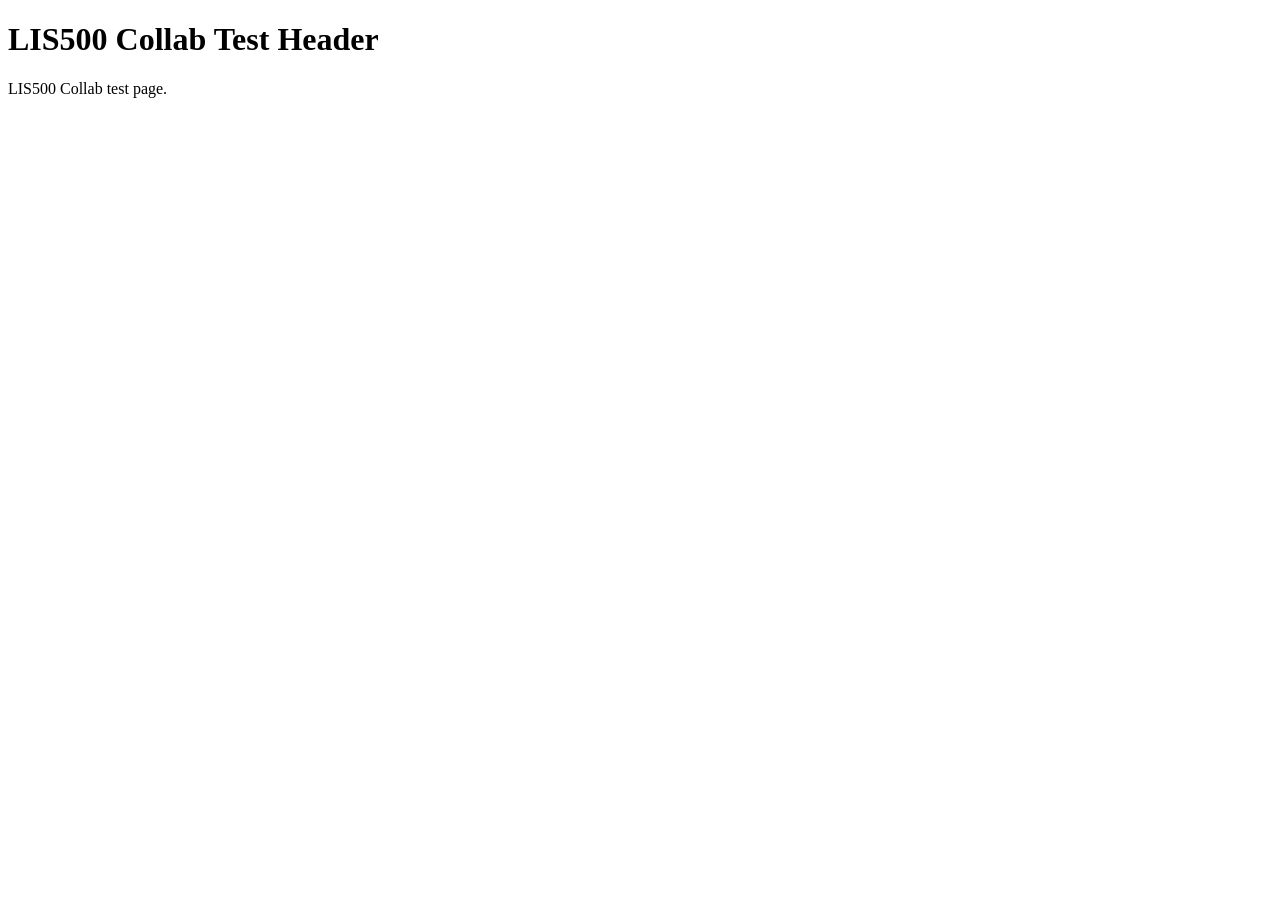
==== index.html @ 2db696e5 "Added Index file." ====
<!doctype HTML>

<html lang="en">

<meta charset="UTF-8">

<head>
<title> Page Label </title>
</head>

<h1> LIS500 Collab Test Header </h1>

<body>

<p>LIS500 Collab test page. </p>

</body>

</html>
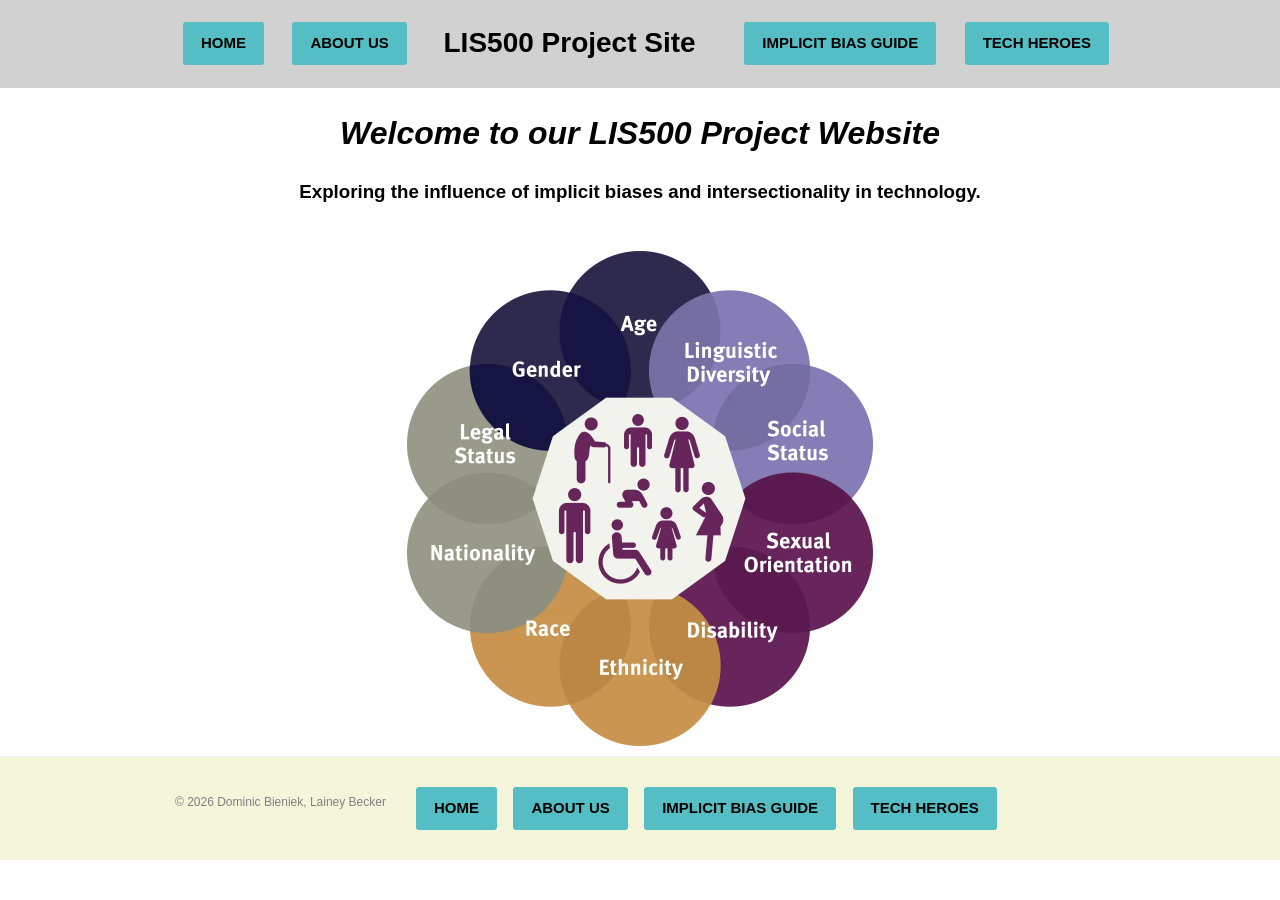
==== commit cfca04a4: "updated home, about us, and implicit bias pages" ====
--- a/index.html
+++ b/index.html
@@ -1,19 +1,54 @@
-<!doctype HTML>
+<!doctype html>
+<html lang="en">
+<head>
+  <meta charset="UTF-8">
+  <title>LIS500</title>
+  <link rel="stylesheet" href="styles.css">
+</head>
+<body>
+<main>
+  <!-- This is the header for the site. -->
+  <header class="site-header">
+    <div class="content-wrap header-inner">
+      <nav class="site-nav site-nav-left">
+        <a href="index.html" class="btn btn-blue">Home</a>
+        <a href="about-us.html" class="btn btn-blue">About Us</a>
+      </nav>
+      <div class="banner">LIS500 Project Site</div>
+      <nav class="site-nav site-nav-right">
+        <a href="implicit-bias.html" class="btn btn-blue">Implicit Bias Guide</a>
+        <a href="tech-heros.html" class="btn btn-blue">Tech Heroes</a>
+      </nav>
+</div>
+  </header>
 
-<html lang="en">
+<!-- Blurb/Content Block -->
+  <div class="content-wrap">
+    <div class="content-block">
+      <h1>Welcome to our LIS500 Project Website</h1>
+      <h3>Exploring the influence of implicit biases and intersectionality in technology.</h3>
+      <br/>
+      <img class="sample-img " src="images/intersectionalityplaceholder.jpg" alt="Placeholder image for intersectionality.">
+      <br/>
+    </div>
+  </div>
 
-<meta charset="UTF-8">
-
-<head>
-<title> Page Label </title>
-</head>
-
-<h1> LIS500 Collab Test Header </h1>
-
-<body>
-
-<p>LIS500 Collab test page. </p>
+</main>
+<!-- This is the footer for the site. --> 
+<footer class="site-footer">
+  <div class="content-wrap footer-inner">
+    <div class="footer-text">
+      <p>© 2026 Dominic Bieniek, Lainey Becker</p>
+    </div>
+<!--This is the row of buttons on the header and footer. -->
+    <nav class="footer-nav">
+        <a href="index.html" class="btn btn-blue">Home</a>
+        <a href="about-us.html" class="btn btn-blue">About Us</a>
+        <a href="implicit-bias.html" class="btn btn-blue">Implicit Bias Guide</a>
+        <a href="tech-heros.html" class="btn btn-blue">Tech Heroes</a>
+    </nav>
+  </div>
+</footer>
 
 </body>
-
 </html>
--- a/styles.css
+++ b/styles.css
@@ -0,0 +1,138 @@
+/* ----- Global styles ----- */
+/* border box fix */
+* { box-sizing: border-box; }
+
+/* sets default styling of text on linked pages */
+body {
+  margin: 0;
+  font-family: Arial, sans-serif;
+  line-height: 1.5;
+  color: Black;
+  background: white;
+}
+
+  /* sets link color to match the element it's inside 
+    also removes their underline until hovered.*/
+a { 
+  color: inherit; text-decoration: none; 
+}
+a:hover { 
+  text-decoration: underline; 
+}
+/* make links normal blue color */
+a:link {
+  color: #0000FF
+}
+
+/* keeps text from spanning the entire page */
+.content-wrap {
+  max-width: 950px;
+  margin: 0 auto;
+}
+
+/* ----- HEADER ----- */
+
+.site-header {
+  border-bottom: 1px solid lightgrey;
+  background: rgb(209, 209, 210);;
+}
+
+/* aligns header items and adds spacing around them */
+.header-inner {
+  display: flex;
+  justify-content: space-between;
+  align-items: center;
+  padding: 16px 0;
+}
+
+/* large and bold title */
+.banner {
+  font-size: 28px;
+  font-weight: bold ;
+}
+
+/* styles navigation links in the header */
+.site-nav a {
+  margin-left: 18px;
+  text-transform: uppercase;
+  font-size: 15px;
+  font-weight: bold;
+  color: black;
+}
+
+
+/* ----- BUTTONS ----- */
+
+/* sets spacing and shape of buttons */
+.btn {
+  display: inline-block;
+  padding: 10px 18px;
+  border-radius: 3px;
+  font-size: 14px;
+  margin: 6px;
+}
+
+/* sets button color */
+.btn-blue {
+  background: #55BEC4;
+  color: white;
+  border: none;
+}
+
+/* makes button slightly transparent when hovered */
+.btn:hover {
+  opacity: 0.85;
+}
+
+/* ----- CONTENT ----- */
+/* centers content inside the content block */
+.content-block {
+  text-align:center;
+}
+
+/* aligns paragraph/list text in a content block to the left */
+.content-block p, li {
+  text-align: left;
+}
+
+/* makes main heading italic */
+.content-block h1{
+  font-style: italic;
+}
+
+/* limits image size */ 
+.sample-img {
+  max-height: 500px;
+  max-width: 500px;
+}
+
+/* ----- FOOTER ----- */
+
+.site-footer {
+  background: beige;
+  border-top: 1px solid #eee;
+  padding: 24px 0;
+}
+
+/* styles footer navigation links */
+.footer-nav a {
+  text-transform: uppercase;
+  font-size: 15px;
+  font-weight: bold;
+  color: black;
+}
+
+/* arranges footer elements */
+.footer-inner {
+  display: flex;
+  gap: 24px;
+}
+
+/* sets appearance of the footer text and spaces it */
+.footer-text {
+  max-width: 360px;
+  color: Gray;
+  font-size: 12px;
+  margin-left: 10px;
+}
+
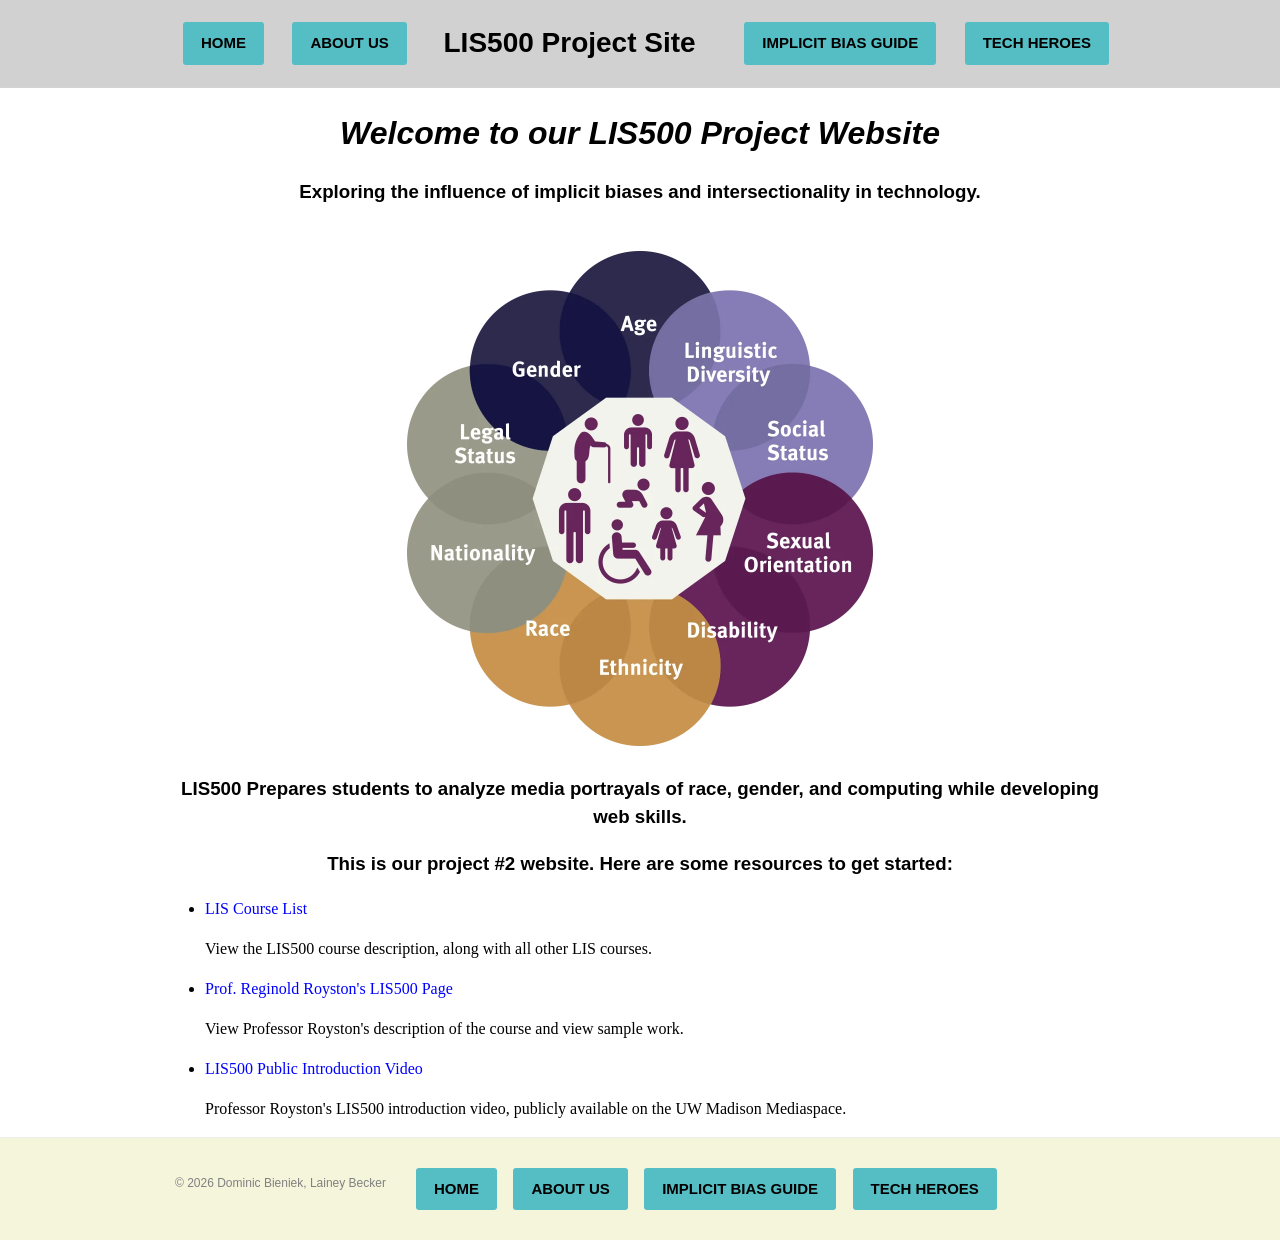
==== commit 377dd7a2: "Made changes based on comments in my feedback group." ====
--- a/index.html
+++ b/index.html
@@ -10,11 +10,13 @@
   <!-- This is the header for the site. -->
   <header class="site-header">
     <div class="content-wrap header-inner">
+  <!-- Sets the buttons on the left side of the header -->    
       <nav class="site-nav site-nav-left">
         <a href="index.html" class="btn btn-blue">Home</a>
         <a href="about-us.html" class="btn btn-blue">About Us</a>
       </nav>
       <div class="banner">LIS500 Project Site</div>
+  <!-- Sets the buttons on the right side of the header -->    
       <nav class="site-nav site-nav-right">
         <a href="implicit-bias.html" class="btn btn-blue">Implicit Bias Guide</a>
         <a href="tech-heros.html" class="btn btn-blue">Tech Heroes</a>
@@ -32,7 +34,21 @@
       <br/>
     </div>
   </div>
-
+ <!-- (Dominic) Adding more content to the home page per feedback comment -->
+  <div class="content-wrap">
+    <div class="content-block">
+     <h3>LIS500 Prepares students to analyze media portrayals of race, gender, and computing while developing web skills.</h3>
+     <h3>This is our project #2 website. Here are some resources to get started: </h3>
+    <ul>
+      <li><a href="https://guide.wisc.edu/courses/l_i_s/" rel="noreferrer noopener">LIS Course List</a></li>
+      <p>View the LIS500 course description, along with all other LIS courses.</p>
+      <li><a href="https://www.raroyston.com/lis-500-code-power" rel="noreferrer noopener">Prof. Reginold Royston's LIS500 Page</a></li>
+      <p>View Professor Royston's description of the course and view sample work.</p>
+      <li><a href="https://mediaspace.wisc.edu/media/LIS+500+Introduction+Fall+2023/1_zvdc1gyx/" rel="noreferrer noopener">LIS500 Public Introduction Video</a></li>
+      <p>Professor Royston's LIS500 introduction video, publicly available on the UW Madison Mediaspace.</p>
+    </ul>
+    </div>
+  </div>
 </main>
 <!-- This is the footer for the site. --> 
 <footer class="site-footer">
--- a/styles.css
+++ b/styles.css
@@ -92,6 +92,7 @@
 
 /* aligns paragraph/list text in a content block to the left */
 .content-block p, li {
+  font-family: "Georgia", Georgia, 'Times New Roman', Times, serif;
   text-align: left;
 }
 
@@ -104,6 +105,7 @@
 .sample-img {
   max-height: 500px;
   max-width: 500px;
+  border-radius: 15px;
 }
 
 /* ----- FOOTER ----- */
@@ -136,3 +138,5 @@
   margin-left: 10px;
 }
 
+
+
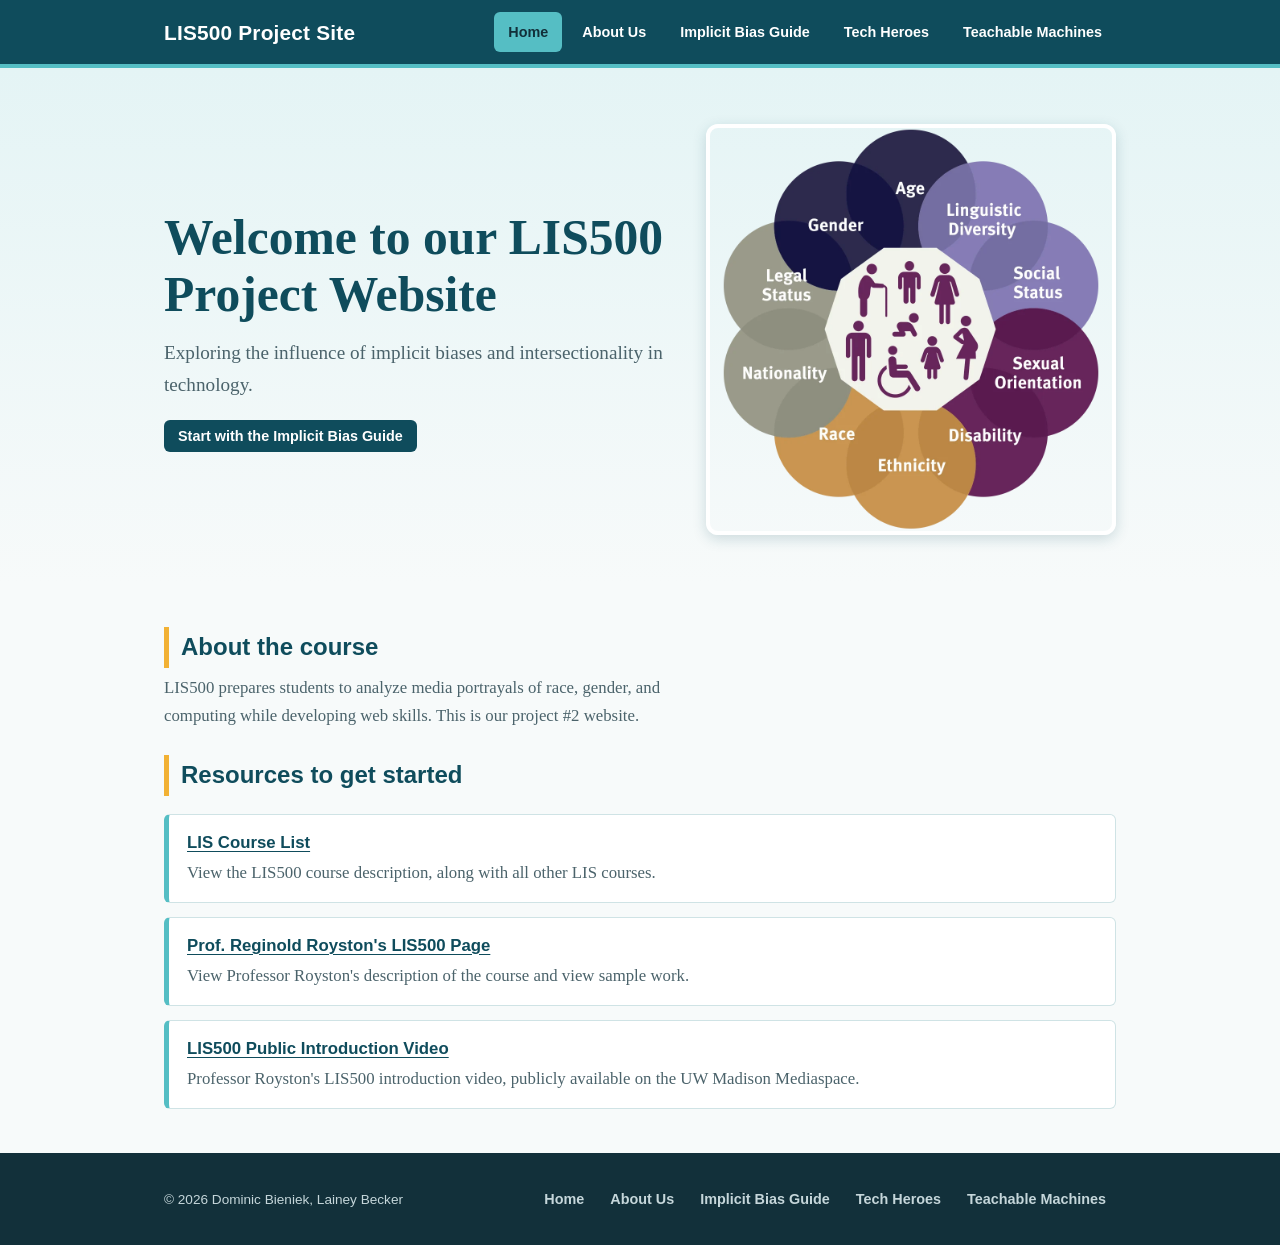
==== commit 50e7673c: "Updated website for project 3." ====
--- a/index.html
+++ b/index.html
@@ -1,70 +1,66 @@
-<!doctype html>
-<html lang="en">
-<head>
-  <meta charset="UTF-8">
-  <title>LIS500</title>
-  <link rel="stylesheet" href="styles.css">
-</head>
-<body>
-<main>
-  <!-- This is the header for the site. -->
-  <header class="site-header">
-    <div class="content-wrap header-inner">
-  <!-- Sets the buttons on the left side of the header -->    
-      <nav class="site-nav site-nav-left">
-        <a href="index.html" class="btn btn-blue">Home</a>
-        <a href="about-us.html" class="btn btn-blue">About Us</a>
-      </nav>
-      <div class="banner">LIS500 Project Site</div>
-  <!-- Sets the buttons on the right side of the header -->    
-      <nav class="site-nav site-nav-right">
-        <a href="implicit-bias.html" class="btn btn-blue">Implicit Bias Guide</a>
-        <a href="tech-heros.html" class="btn btn-blue">Tech Heroes</a>
-      </nav>
-</div>
-  </header>
-
-<!-- Blurb/Content Block -->
-  <div class="content-wrap">
-    <div class="content-block">
-      <h1>Welcome to our LIS500 Project Website</h1>
-      <h3>Exploring the influence of implicit biases and intersectionality in technology.</h3>
-      <br/>
-      <img class="sample-img " src="images/intersectionalityplaceholder.jpg" alt="Placeholder image for intersectionality.">
-      <br/>
-    </div>
-  </div>
- <!-- (Dominic) Adding more content to the home page per feedback comment -->
-  <div class="content-wrap">
-    <div class="content-block">
-     <h3>LIS500 Prepares students to analyze media portrayals of race, gender, and computing while developing web skills.</h3>
-     <h3>This is our project #2 website. Here are some resources to get started: </h3>
-    <ul>
-      <li><a href="https://guide.wisc.edu/courses/l_i_s/" rel="noreferrer noopener">LIS Course List</a></li>
-      <p>View the LIS500 course description, along with all other LIS courses.</p>
-      <li><a href="https://www.raroyston.com/lis-500-code-power" rel="noreferrer noopener">Prof. Reginold Royston's LIS500 Page</a></li>
-      <p>View Professor Royston's description of the course and view sample work.</p>
-      <li><a href="https://mediaspace.wisc.edu/media/LIS+500+Introduction+Fall+2023/1_zvdc1gyx/" rel="noreferrer noopener">LIS500 Public Introduction Video</a></li>
-      <p>Professor Royston's LIS500 introduction video, publicly available on the UW Madison Mediaspace.</p>
-    </ul>
-    </div>
-  </div>
-</main>
-<!-- This is the footer for the site. --> 
-<footer class="site-footer">
-  <div class="content-wrap footer-inner">
-    <div class="footer-text">
-      <p>© 2026 Dominic Bieniek, Lainey Becker</p>
-    </div>
-<!--This is the row of buttons on the header and footer. -->
-    <nav class="footer-nav">
-        <a href="index.html" class="btn btn-blue">Home</a>
-        <a href="about-us.html" class="btn btn-blue">About Us</a>
-        <a href="implicit-bias.html" class="btn btn-blue">Implicit Bias Guide</a>
-        <a href="tech-heros.html" class="btn btn-blue">Tech Heroes</a>
-    </nav>
-  </div>
-</footer>
-
-</body>
-</html>+<!doctype html>
+<html lang="en">
+<head>
+  <meta charset="UTF-8">
+  <!-- The viewport tag makes the page scale correctly on phones and tablets. -->
+  <meta name="viewport" content="width=device-width, initial-scale=1">
+  <title>Home - LIS500</title>
+  <link rel="stylesheet" href="styles.css">
+</head>
+<body>
+<!-- Lets users jump past the navigation straight to the main content. -->
+<a class="skip" href="#main">Skip to content</a>
+<!-- This is the header for the site. -->
+<header class="site-header">
+  <div class="wrap header-inner">
+    <div class="banner">LIS500 Project Site</div>
+    <!-- This is the row of buttons on the header and footer. -->
+    <nav class="site-nav" aria-label="Main">
+      <a href="index.html" class="btn" aria-current="page">Home</a>
+      <a href="about-us.html" class="btn">About Us</a>
+      <a href="implicit-bias.html" class="btn">Implicit Bias Guide</a>
+      <a href="tech-heros.html" class="btn">Tech Heroes</a>
+      <a href="teachable-machines.html" class="btn">Teachable Machines</a>
+    </nav>
+  </div>
+</header>
+<!-- The main element wraps the unique content of each page. -->
+<main id="main">
+<!-- The headline, a one-line summary of the project, and a button that sends visitors to the first resource page. -->
+<div class="hero"><div class="wrap hero-grid">
+  <div>
+    <h1>Welcome to our LIS500 Project Website</h1>
+    <p class="lede">Exploring the influence of implicit biases and intersectionality in technology.</p>
+    <a class="btn" style="background:var(--teal-dark);color:#fff" href="implicit-bias.html">Start with the Implicit Bias Guide</a>
+  </div>
+  <img class="photo" src="images/intersectionalityplaceholder.jpg" alt="Placeholder image for intersectionality.">
+</div></div>
+<!-- Blurb/Content Block -->
+<!-- (Dominic) Adding more content to the home page per feedback comment. The course description and three starting resources below came from that feedback. -->
+<section class="block"><div class="wrap">
+  <h2>About the course</h2>
+  <p class="section-intro">LIS500 prepares students to analyze media portrayals of race, gender, and computing while developing web skills. This is our project #2 website.</p>
+  <h2>Resources to get started</h2>
+  <ul class="resources" style="margin-top:18px">
+    <li><a href="https://guide.wisc.edu/courses/l_i_s/" rel="noreferrer noopener">LIS Course List</a><p>View the LIS500 course description, along with all other LIS courses.</p></li>
+    <li><a href="https://www.raroyston.com/lis-500-code-power" rel="noreferrer noopener">Prof. Reginold Royston's LIS500 Page</a><p>View Professor Royston's description of the course and view sample work.</p></li>
+    <li><a href="https://mediaspace.wisc.edu/media/LIS+500+Introduction+Fall+2023/1_zvdc1gyx/" rel="noreferrer noopener">LIS500 Public Introduction Video</a><p>Professor Royston's LIS500 introduction video, publicly available on the UW Madison Mediaspace.</p></li>
+  </ul>
+</div></section>
+</main>
+<!-- This is the footer for the site. It repeats the navigation buttons so visitors who reach the bottom of a page do not need to scroll back up. -->
+<footer class="site-footer">
+  <div class="wrap footer-inner">
+    <p>© 2026 Dominic Bieniek, Lainey Becker</p>
+    <nav class="footer-nav" aria-label="Footer">
+      <a href="index.html" class="btn">Home</a>
+      <a href="about-us.html" class="btn">About Us</a>
+      <a href="implicit-bias.html" class="btn">Implicit Bias Guide</a>
+      <a href="tech-heros.html" class="btn">Tech Heroes</a>
+      <a href="teachable-machines.html" class="btn">Teachable Machines</a>
+    </nav>
+  </div>
+</footer>
+
+</body>
+</html>
--- a/styles.css
+++ b/styles.css
@@ -1,142 +1,139 @@
-/* ----- Global styles ----- */
-/* border box fix */
-* { box-sizing: border-box; }
 
-/* sets default styling of text on linked pages */
-body {
-  margin: 0;
-  font-family: Arial, sans-serif;
-  line-height: 1.5;
-  color: Black;
-  background: white;
+/* 
+   Colors and fonts are stored once as variables so the palette stays consistent. */
+:root{
+  --ink:#12303A; --muted:#4B636B; --teal-dark:#0F4C5C; --teal:#55BEC4;
+  --teal-tint:#E4F4F5; --paper:#F7FAFA; --white:#fff; --amber:#F2B134; --line:#CFE3E5;
+  --serif:Georgia,"Times New Roman",serif; --sans:"Segoe UI",Helvetica,Arial,sans-serif;
 }
 
-  /* sets link color to match the element it's inside 
-    also removes their underline until hovered.*/
-a { 
-  color: inherit; text-decoration: none; 
-}
-a:hover { 
-  text-decoration: underline; 
-}
-/* make links normal blue color */
-a:link {
-  color: #0000FF
-}
+/* ----- Global styles ----- */
+/* border box fix: padding and borders count toward an element's width */
+*{box-sizing:border-box}
 
-/* keeps text from spanning the entire page */
-.content-wrap {
-  max-width: 950px;
-  margin: 0 auto;
-}
+/* sets default styling of text on linked pages: serif body text with extra line height so long paragraphs are easier to read */
+body{margin:0;font-family:var(--serif);font-size:1.05rem;line-height:1.7;color:var(--ink);background:var(--paper)}
+
+/* images never grow wider than the column they sit in, which keeps photos from overflowing on small screens */
+img{max-width:100%;height:auto;display:block}
+
+/* sets link color for the whole site. */
+a{color:var(--teal-dark);text-decoration-thickness:1px;text-underline-offset:3px}
+a:hover{color:#000}
+
+/* outline shows people who navigate with the tab key where they are on the page */
+:focus-visible{outline:3px solid var(--amber);outline-offset:2px}
+
+/* "skip to content" link */
+.skip{position:absolute;left:-999px}
+.skip:focus{left:8px;top:8px;background:var(--white);padding:8px 12px;z-index:10}
+
+/* keeps text from spanning the entire page (max width of 1000px, centered, with side padding so text never touches the screen edge) */
+.wrap{max-width:1000px;margin:0 auto;padding:0 24px}
+
 
 /* ----- HEADER ----- */
 
-.site-header {
-  border-bottom: 1px solid lightgrey;
-  background: rgb(209, 209, 210);;
-}
+/* bar that stays pinned to the top while scrolling, with a line along the bottom edge */
+.site-header{background:var(--teal-dark);color:var(--white);position:sticky;top:0;z-index:5;border-bottom:4px solid var(--teal)}
 
-/* aligns header items and adds spacing around them */
-.header-inner {
-  display: flex;
-  justify-content: space-between;
-  align-items: center;
-  padding: 16px 0;
-}
+/* aligns header items and adds spacing around them. */
+.header-inner{display:flex;align-items:center;justify-content:space-between;gap:16px;flex-wrap:wrap;padding-top:12px;padding-bottom:12px}
 
 /* large and bold title */
-.banner {
-  font-size: 28px;
-  font-weight: bold ;
-}
+.banner{font-family:var(--sans);font-weight:700;font-size:1.3rem;letter-spacing:.01em}
 
-/* styles navigation links in the header */
-.site-nav a {
-  margin-left: 18px;
-  text-transform: uppercase;
-  font-size: 15px;
-  font-weight: bold;
-  color: black;
-}
+/* lays out the navigation links in a row with small gaps between them */
+.site-nav,.footer-nav{display:flex;flex-wrap:wrap;gap:6px}
 
 
 /* ----- BUTTONS ----- */
 
 /* sets spacing and shape of buttons */
-.btn {
-  display: inline-block;
-  padding: 10px 18px;
-  border-radius: 3px;
-  font-size: 14px;
-  margin: 6px;
-}
+.btn{font-family:var(--sans);font-size:.9rem;font-weight:600;text-decoration:none;padding:8px 14px;border-radius:6px;color:var(--white);background:transparent;transition:background .15s}
 
-/* sets button color */
-.btn-blue {
-  background: #55BEC4;
-  color: white;
-  border: none;
-}
+/* adds a light highlight when hovered */
+.btn:hover{background:rgba(255,255,255,.16);color:var(--white);text-decoration:none}
 
-/* makes button slightly transparent when hovered */
-.btn:hover {
-  opacity: 0.85;
-}
+/* sets button color for the page you are currently on */
+.btn[aria-current="page"]{background:var(--teal);color:var(--ink)}
+
+
+/* ----- HERO and PAGE TITLE BANDS ----- */
+
+/* home page opening section */
+.hero{background:linear-gradient(180deg,var(--teal-tint),var(--paper));padding:56px 0 48px}
+
+/* two columns on the home page */
+.hero-grid{display:grid;grid-template-columns:1.1fr .9fr;gap:40px;align-items:center}
+
+/* main page headings */
+.hero h1,.page-title{font-family:var(--serif);font-size:clamp(2rem,4.5vw,3.1rem);line-height:1.15;margin:0 0 14px;color:var(--teal-dark)}
+
+/* intro sentence under a main heading */
+.hero .lede,.lede{font-size:1.2rem;color:var(--muted);margin:0 0 20px}
+
+/* band holding the title on the inner pages */
+.page-head{background:var(--teal-tint);padding:40px 0 28px;border-bottom:1px solid var(--line)}
+.page-head .lede{margin:0;max-width:60ch}
+
 
 /* ----- CONTENT ----- */
-/* centers content inside the content block */
-.content-block {
-  text-align:center;
-}
 
-/* aligns paragraph/list text in a content block to the left */
-.content-block p, li {
-  font-family: "Georgia", Georgia, 'Times New Roman', Times, serif;
-  text-align: left;
-}
+/* each section.block is one content block, separated from the next by a thin line. */
+section.block{padding:44px 0;border-bottom:1px solid var(--line)}
+section.block:last-of-type{border-bottom:0}
 
-/* makes main heading italic */
-.content-block h1{
-  font-style: italic;
-}
+/* heading levels */
+h2{font-family:var(--sans);font-size:1.5rem;color:var(--teal-dark);margin:0 0 6px;padding-left:12px;border-left:5px solid var(--amber)}
+h3{font-family:var(--sans);font-size:1.15rem;margin:0 0 6px;color:var(--ink)}
 
-/* limits image size */ 
-.sample-img {
-  max-height: 500px;
-  max-width: 500px;
-  border-radius: 15px;
-}
+/* short paragraph under a section heading*/
+.section-intro{color:var(--muted);margin:0 0 24px;max-width:65ch}
+
+/* side-by-side layouts */
+.split{display:grid;grid-template-columns:260px 1fr;gap:32px;align-items:start}
+.split.flip{grid-template-columns:1fr 260px}
+.split.flip figure{order:2}
+.split.wide{grid-template-columns:1fr 1fr;align-items:center}
+
+/* limits image size and rounds the corners*/
+.photo{width:100%;border-radius:12px;border:4px solid var(--white);box-shadow:0 4px 14px rgba(15,76,92,.18);object-fit:cover}
+
+/* three equal columns for the key-term cards */
+.grid-3{display:grid;grid-template-columns:repeat(3,1fr);gap:20px}
+
+/* white card with a teal top edge */
+.card{background:var(--white);border:1px solid var(--line);border-top:4px solid var(--teal);border-radius:8px;padding:20px}
+.card p{margin:0}
+
+/* white box that holds one person's photo on About Us */
+.profile{background:var(--white);border:1px solid var(--line);border-radius:12px;padding:24px;margin-bottom:24px}
+
+/* resource link list */
+.resources{list-style:none;padding:0;margin:0;display:grid;gap:14px}
+.resources li{background:var(--white);border:1px solid var(--line);border-left:5px solid var(--teal);border-radius:6px;padding:14px 18px}
+.resources a{font-family:var(--sans);font-weight:700}
+.resources p{margin:2px 0 0;color:var(--muted)}
+
 
 /* ----- FOOTER ----- */
 
-.site-footer {
-  background: beige;
-  border-top: 1px solid #eee;
-  padding: 24px 0;
-}
+/* dark footer with light gray text for contrast */
+.site-footer{background:var(--ink);color:#C5D6DA;padding:28px 0;font-family:var(--sans);font-size:.85rem}
+
+/* arranges footer elements */
+.footer-inner{display:flex;justify-content:space-between;align-items:center;gap:16px;flex-wrap:wrap}
+.footer-inner p{margin:0}
 
 /* styles footer navigation links */
-.footer-nav a {
-  text-transform: uppercase;
-  font-size: 15px;
-  font-weight: bold;
-  color: black;
-}
-
-/* arranges footer elements */
-.footer-inner {
-  display: flex;
-  gap: 24px;
-}
-
-/* sets appearance of the footer text and spaces it */
-.footer-text {
-  max-width: 360px;
-  color: Gray;
-  font-size: 12px;
-  margin-left: 10px;
-}
+.site-footer .btn{color:#C5D6DA;padding:6px 10px}
 
 
-
+/* ----- MOBILE  ----- */
+@media(max-width:760px){
+  .hero-grid,.split,.split.flip,.split.wide,.grid-3{grid-template-columns:1fr}
+  .split.flip figure{order:0}
+  .split figure{max-width:320px}
+  .header-inner{justify-content:center;text-align:center}
+}
